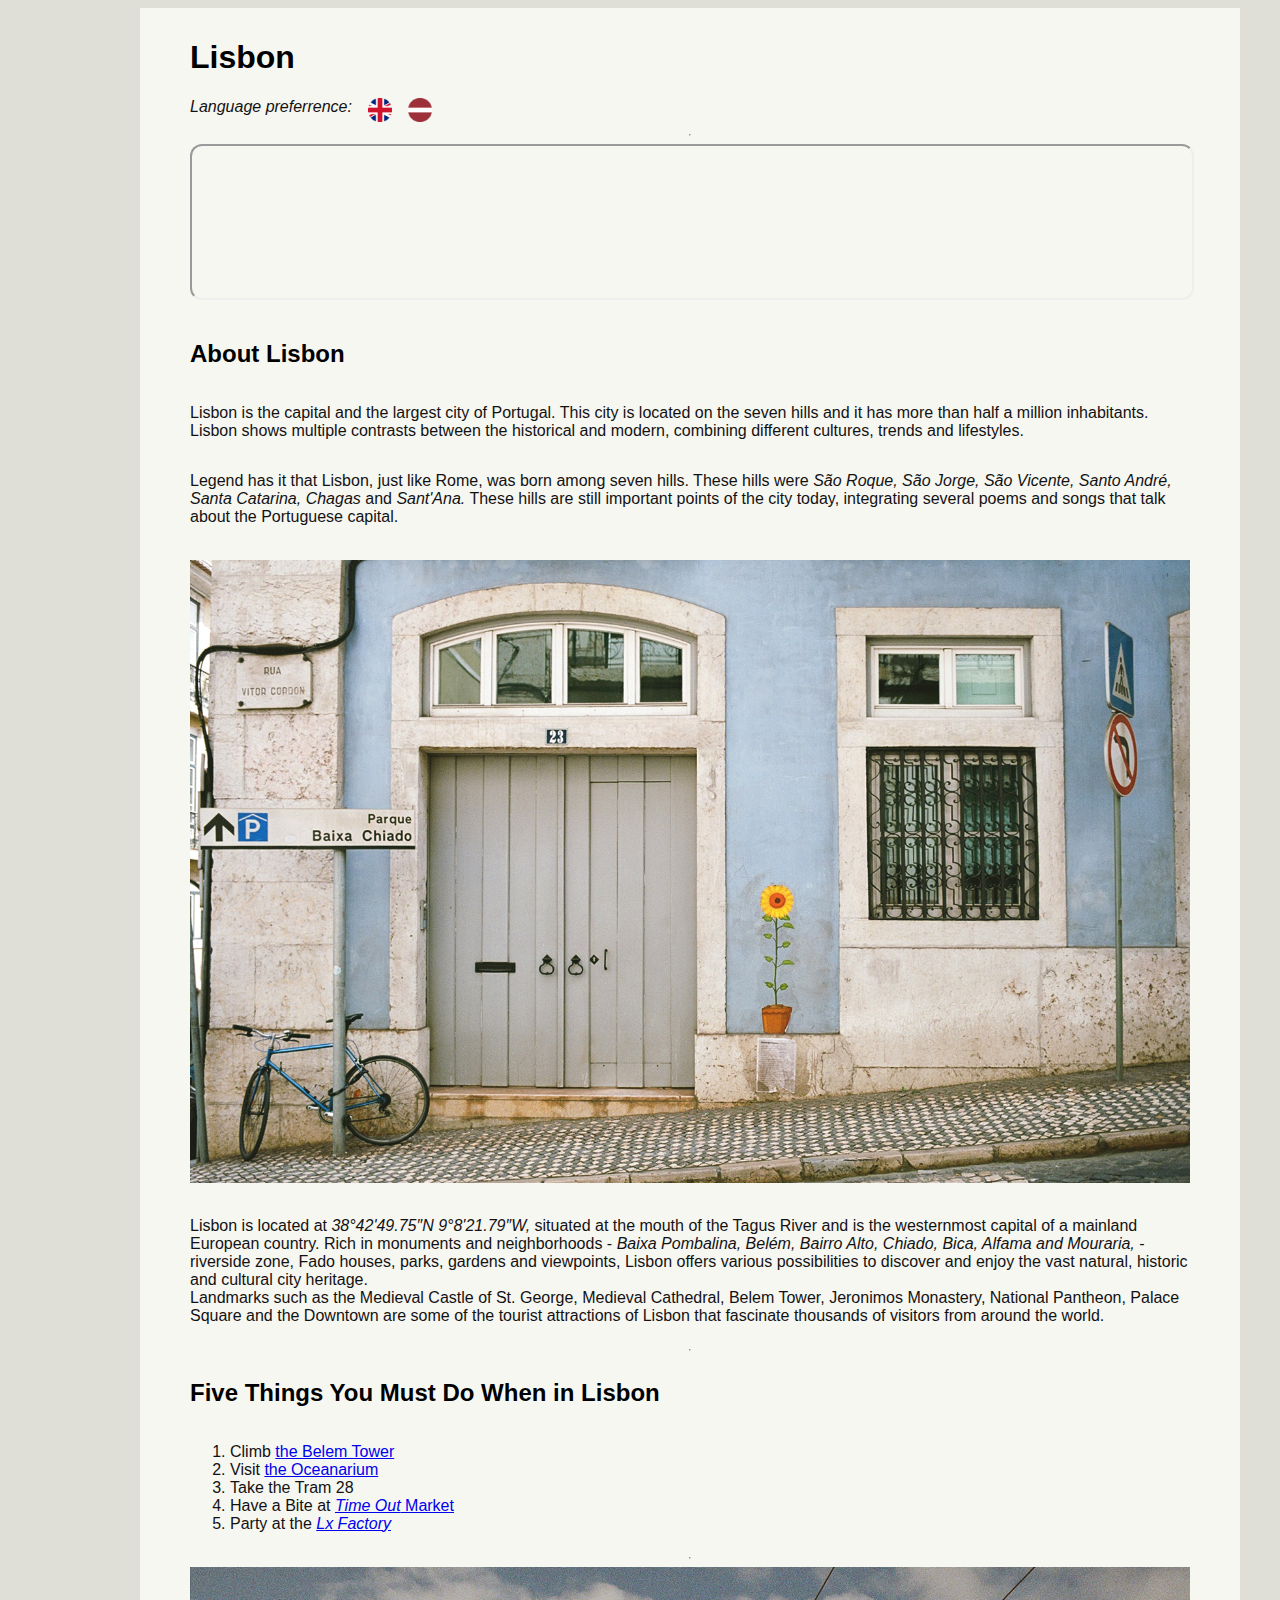
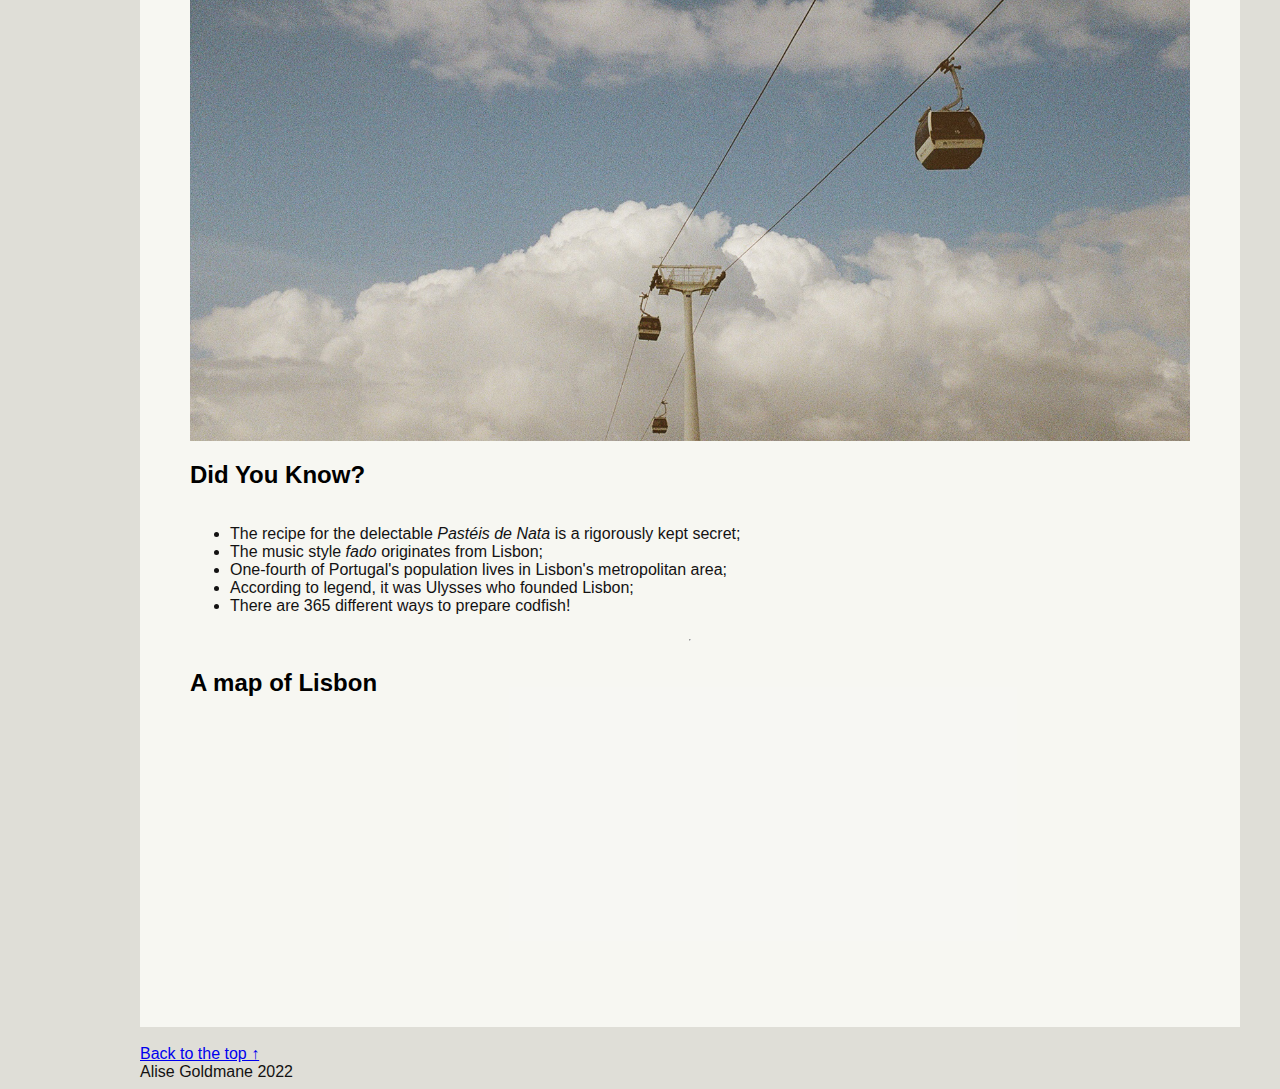
==== en/index.html @ 8c0e1a3e "iframe error fixed" ====
<!DOCTYPE html>
<html lang="en">
<head>
    <meta charset="UTF-8">
    <meta http-equiv="X-UA-Compatible" content="IE=edge">
    <meta name="viewport" content="width=device-width, initial-scale=1.0">
    <link rel="stylesheet" href="../styles/my-style.css">
    <title>Lisbon</title>
</head>
<body>
    <div class="content">
    <div class="flex-container">
        <h1>Lisbon</h1>
        <header><div class="language-content"><em>Language preferrence:</em><img src="../images/eng_flag.png" alt="United Kingdom flag for language choice" style="width:24px;height:24px;padding-right:1em;padding-left:1em;"><a href="../lv/index.html"><img src="../images/lat_flag.png" alt="Latvian flag for language choice" style="width:24px;height:24px;"></a></div></header>
    <hr>
    <iframe style="border-radius:12px" src="https://open.spotify.com/embed/track/25XB9a3qfTTYuKWPqcDR9V?utm_source=generator&theme=0" width="1000" height="152" title="Song Lisboa Mulata by the Portuguese band Dead Combo" allowfullscreen="" allow=\autoplay; loading="lazy"></iframe>
    </div>
    <main>
    <div class="flex-container">
        <h2>About Lisbon</h2>
        <p>Lisbon is the capital and the largest city of Portugal. This city is located on the seven hills
        and it has more than half a million inhabitants. Lisbon shows multiple contrasts between the historical and modern,
        combining different cultures, trends and lifestyles.
        </p>
        <p>Legend has it that Lisbon, just like Rome, was born among seven hills. These hills were <em>São Roque, São Jorge, São Vicente, Santo André, Santa Catarina, Chagas</em> and <em>Sant'Ana.</em> These hills are still important points of the city today, integrating several poems and songs that talk about the Portuguese capital.</p>
        <br>
        <img src="../images/Sunflower_Lisbon.jpg" alt="Painted sunflower">
        <br>
        <p>Lisbon is located at <em>38°42'49.75″N 9°8'21.79″W,</em> situated at the mouth of the Tagus River and is the westernmost capital of a mainland European country. Rich in monuments and neighborhoods - <em>Baixa Pombalina, Belém, Bairro Alto, Chiado, Bica, Alfama and Mouraria,</em> - riverside zone, Fado houses, parks, gardens and viewpoints, Lisbon offers various possibilities to discover and enjoy the vast natural, historic and cultural city heritage.
        <br>Landmarks such as the Medieval Castle of St. George, Medieval Cathedral, Belem Tower, Jeronimos Monastery, National Pantheon, Palace Square and the Downtown are some of the tourist attractions of Lisbon that fascinate thousands of visitors from around the world.
        </p>
        <hr>
        <h2>Five Things You Must Do When in Lisbon</h2>
        <ol>
            <li>Climb <a href="https://www.lisbon.net/belem-tower" target="_blank">the Belem Tower</a></li>
            <li>Visit <a href="https://www.oceanario.pt/en" target="_blank">the Oceanarium</a> </li>
            <li>Take the Tram 28</li>
            <li>Have a Bite at <a href="https://www.timeoutmarket.com/lisboa/en/" target="_blank"><em>Time Out</em> Market</a> </li>
            <li>Party at the <a href="https://lxfactory.com/en/homepage-en/" target="_blank"><em>Lx Factory</em></a></li>
        </ol>
        <hr>
        <img src="../images/Lisbon-project-photo.jpg" alt="Telecabin in Lisbon">
        <h2>Did You Know?</h2>
        <ul> 
            <li>The recipe for the delectable <em>Pastéis de Nata</em> is a rigorously kept secret;</li>
            <li>The music style <i>fado</i> originates from Lisbon;</li>
            <li>One-fourth of Portugal's population lives in Lisbon's metropolitan area;</li>
            <li>According to legend, it was Ulysses who founded Lisbon;</li>
            <li>There are 365 different ways to prepare codfish!</li>
        </ul>
        <hr>
        <h2>A map of Lisbon</h2>
        <iframe src="https://www.google.com/maps/embed?pb=!1m18!1m12!1m3!1d12452.69319308365!2d-9.148592374824402!3d38.71383006250878!2m3!1f0!2f0!3f0!3m2!1i1024!2i768!4f13.1!3m3!1m2!1s0xd19331a61e4f33b%3A0x400ebbde49036d0!2sLisbon%2C%20Portugal!5e0!3m2!1sen!2slv!4v1664720069321!5m2!1sen!2slv" width="1000" height="300" style="border:0;" title="Map of Lisbon" allowfullscreen="" loading="lazy" referrerpolicy="no-referrer-when-downgrade"></iframe>
    </div>
    </main>
    <br>
    <a href="#">Back to the top ↑</a>
    <br>
    <footer>Alise Goldmane 2022</footer>
    
</div>
</body>
</html>
---- styles/my-style.css ----
body {
    background-image: url("background_kiwihug_unsplash_small.jpg");
    background-repeat: repeat-y;
    background-color: hsl(53, 11%, 86%);
    font-family: Arial, Helvetica, sans-serif;
    font-size: medium;
    color:rgb(19, 18, 18);
}
.flex-container {
    display: flex;
    flex-direction: column;
    width: 1000px;
    background-color: rgba(253, 253, 249, 0.808);
    text-align: left;
    padding: 10px 50px 10px 50px;
}
h1 {
    color:black;
}
h2 {
    color:black;
}
.content {
    max-width: 1000px;
    margin: auto;
}
.language-content {
    display: flex;
    flex-direction: row;
    justify-items: right;
    max-width: fit-content;
}

img {
    width: 100%;
    height: auto;
}
.center-images {
    display: block;
    margin-left: auto;
    margin-right: auto;
}
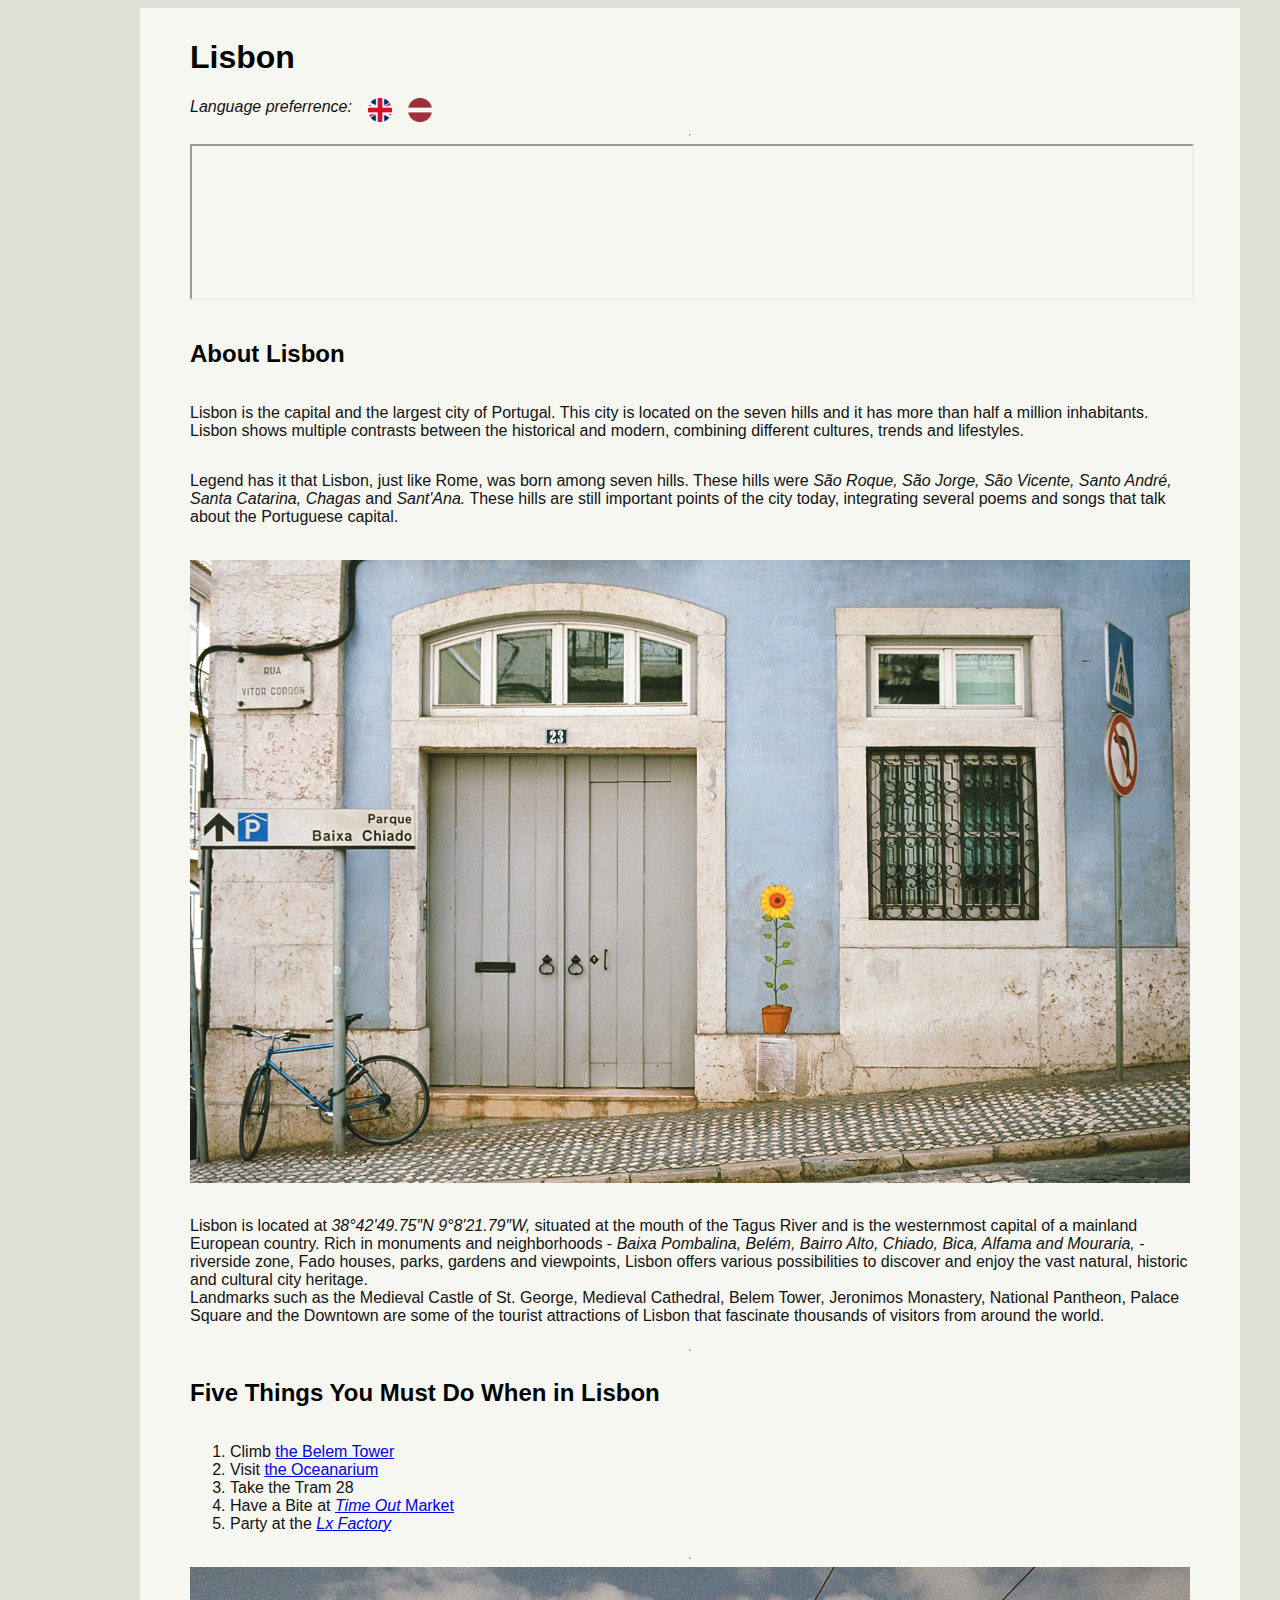
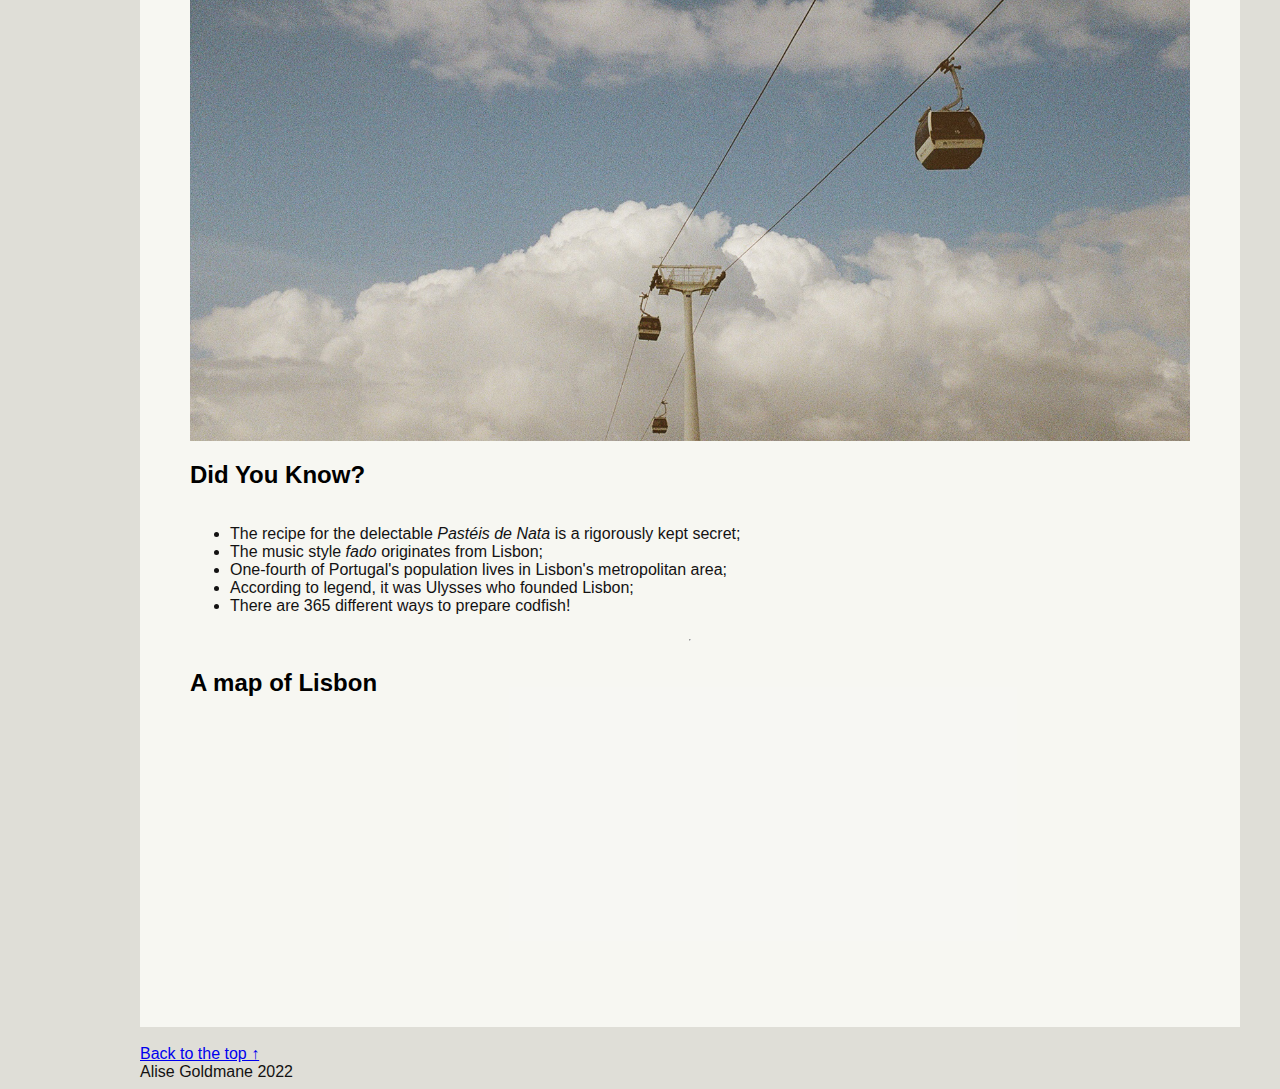
==== commit a4e2c16e: "border radius" ====
--- a/en/index.html
+++ b/en/index.html
@@ -13,7 +13,7 @@
         <h1>Lisbon</h1>
         <header><div class="language-content"><em>Language preferrence:</em><img src="../images/eng_flag.png" alt="United Kingdom flag for language choice" style="width:24px;height:24px;padding-right:1em;padding-left:1em;"><a href="../lv/index.html"><img src="../images/lat_flag.png" alt="Latvian flag for language choice" style="width:24px;height:24px;"></a></div></header>
     <hr>
-    <iframe style="border-radius:12px" src="https://open.spotify.com/embed/track/25XB9a3qfTTYuKWPqcDR9V?utm_source=generator&theme=0" width="1000" height="152" title="Song Lisboa Mulata by the Portuguese band Dead Combo" allowfullscreen="" allow=\autoplay; loading="lazy"></iframe>
+    <iframe style="border-radius:1px" src="https://open.spotify.com/embed/track/25XB9a3qfTTYuKWPqcDR9V?utm_source=generator&theme=0" width="1000" height="152" title="Song Lisboa Mulata by the Portuguese band Dead Combo" allowfullscreen="" allow=\autoplay; loading="lazy"></iframe>
     </div>
     <main>
     <div class="flex-container">
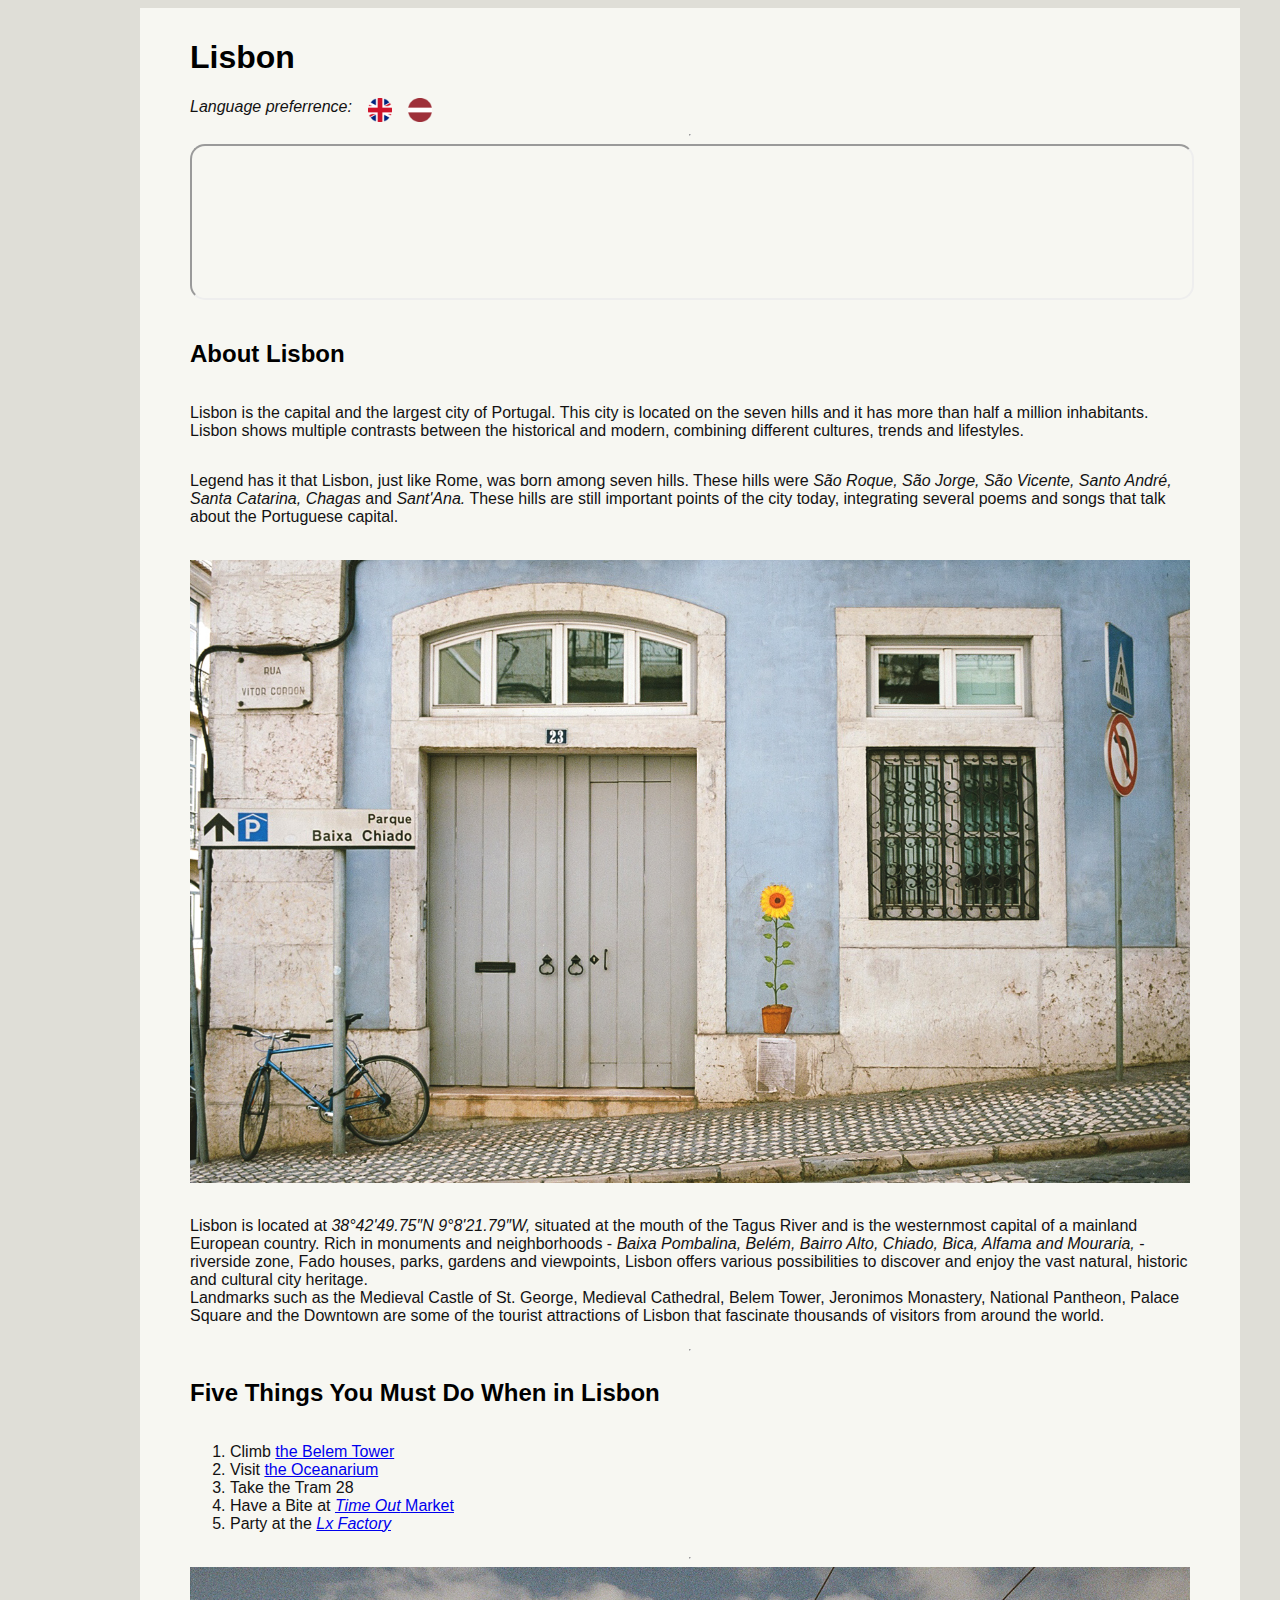
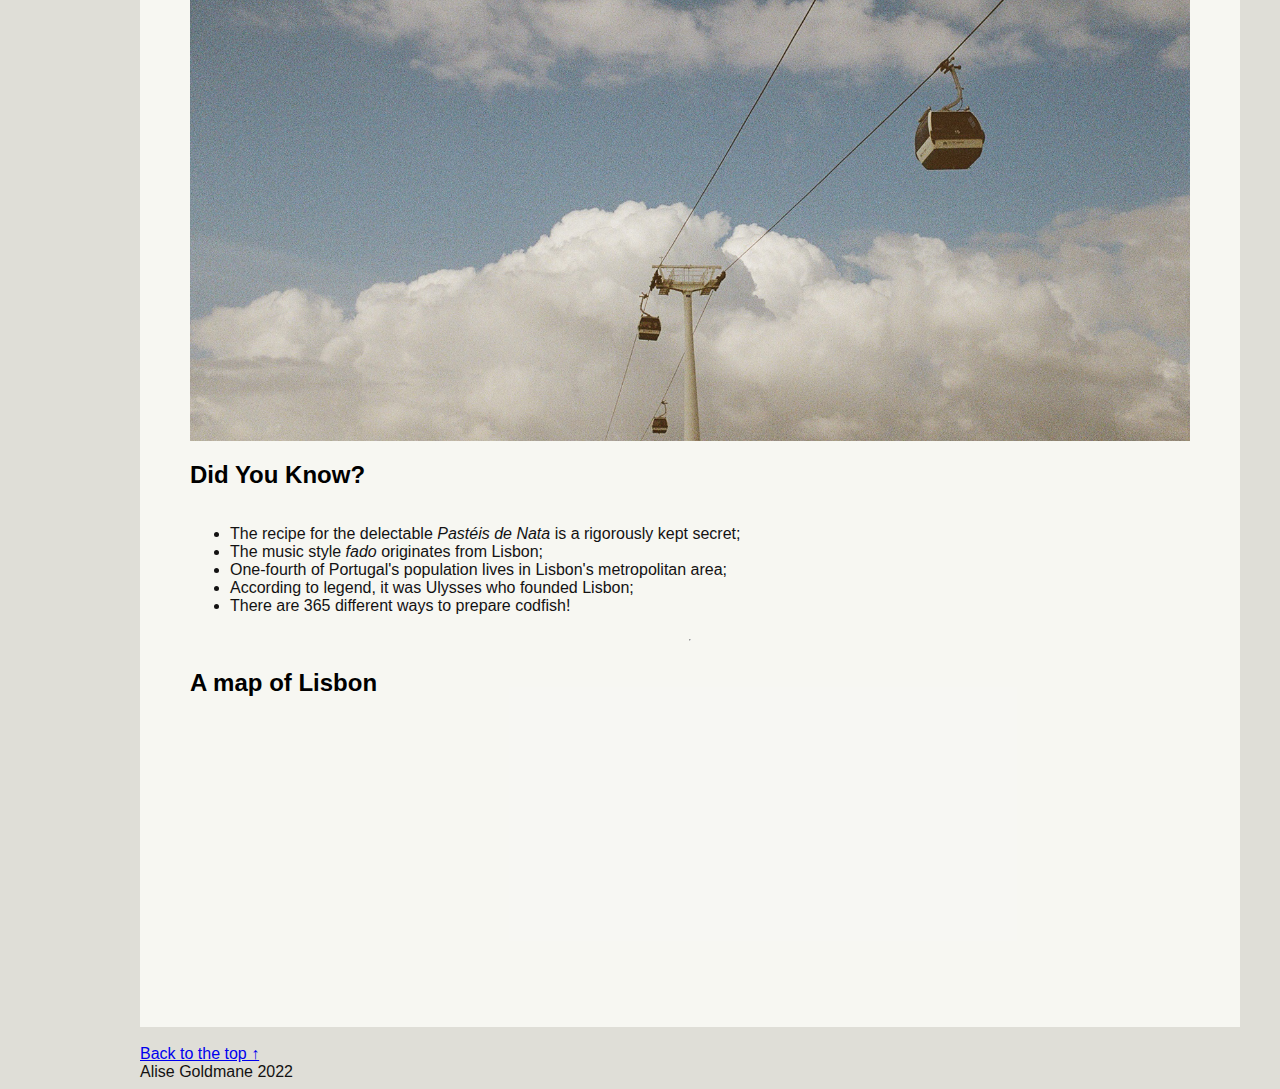
==== commit 8f4a275c: "border radius" ====
--- a/en/index.html
+++ b/en/index.html
@@ -13,7 +13,7 @@
         <h1>Lisbon</h1>
         <header><div class="language-content"><em>Language preferrence:</em><img src="../images/eng_flag.png" alt="United Kingdom flag for language choice" style="width:24px;height:24px;padding-right:1em;padding-left:1em;"><a href="../lv/index.html"><img src="../images/lat_flag.png" alt="Latvian flag for language choice" style="width:24px;height:24px;"></a></div></header>
     <hr>
-    <iframe style="border-radius:1px" src="https://open.spotify.com/embed/track/25XB9a3qfTTYuKWPqcDR9V?utm_source=generator&theme=0" width="1000" height="152" title="Song Lisboa Mulata by the Portuguese band Dead Combo" allowfullscreen="" allow=\autoplay; loading="lazy"></iframe>
+    <iframe style="border-radius:15px" src="https://open.spotify.com/embed/track/25XB9a3qfTTYuKWPqcDR9V?utm_source=generator&theme=0" width="1000" height="152" title="Song Lisboa Mulata by the Portuguese band Dead Combo" allowfullscreen="" allow=\autoplay; loading="lazy"></iframe>
     </div>
     <main>
     <div class="flex-container">
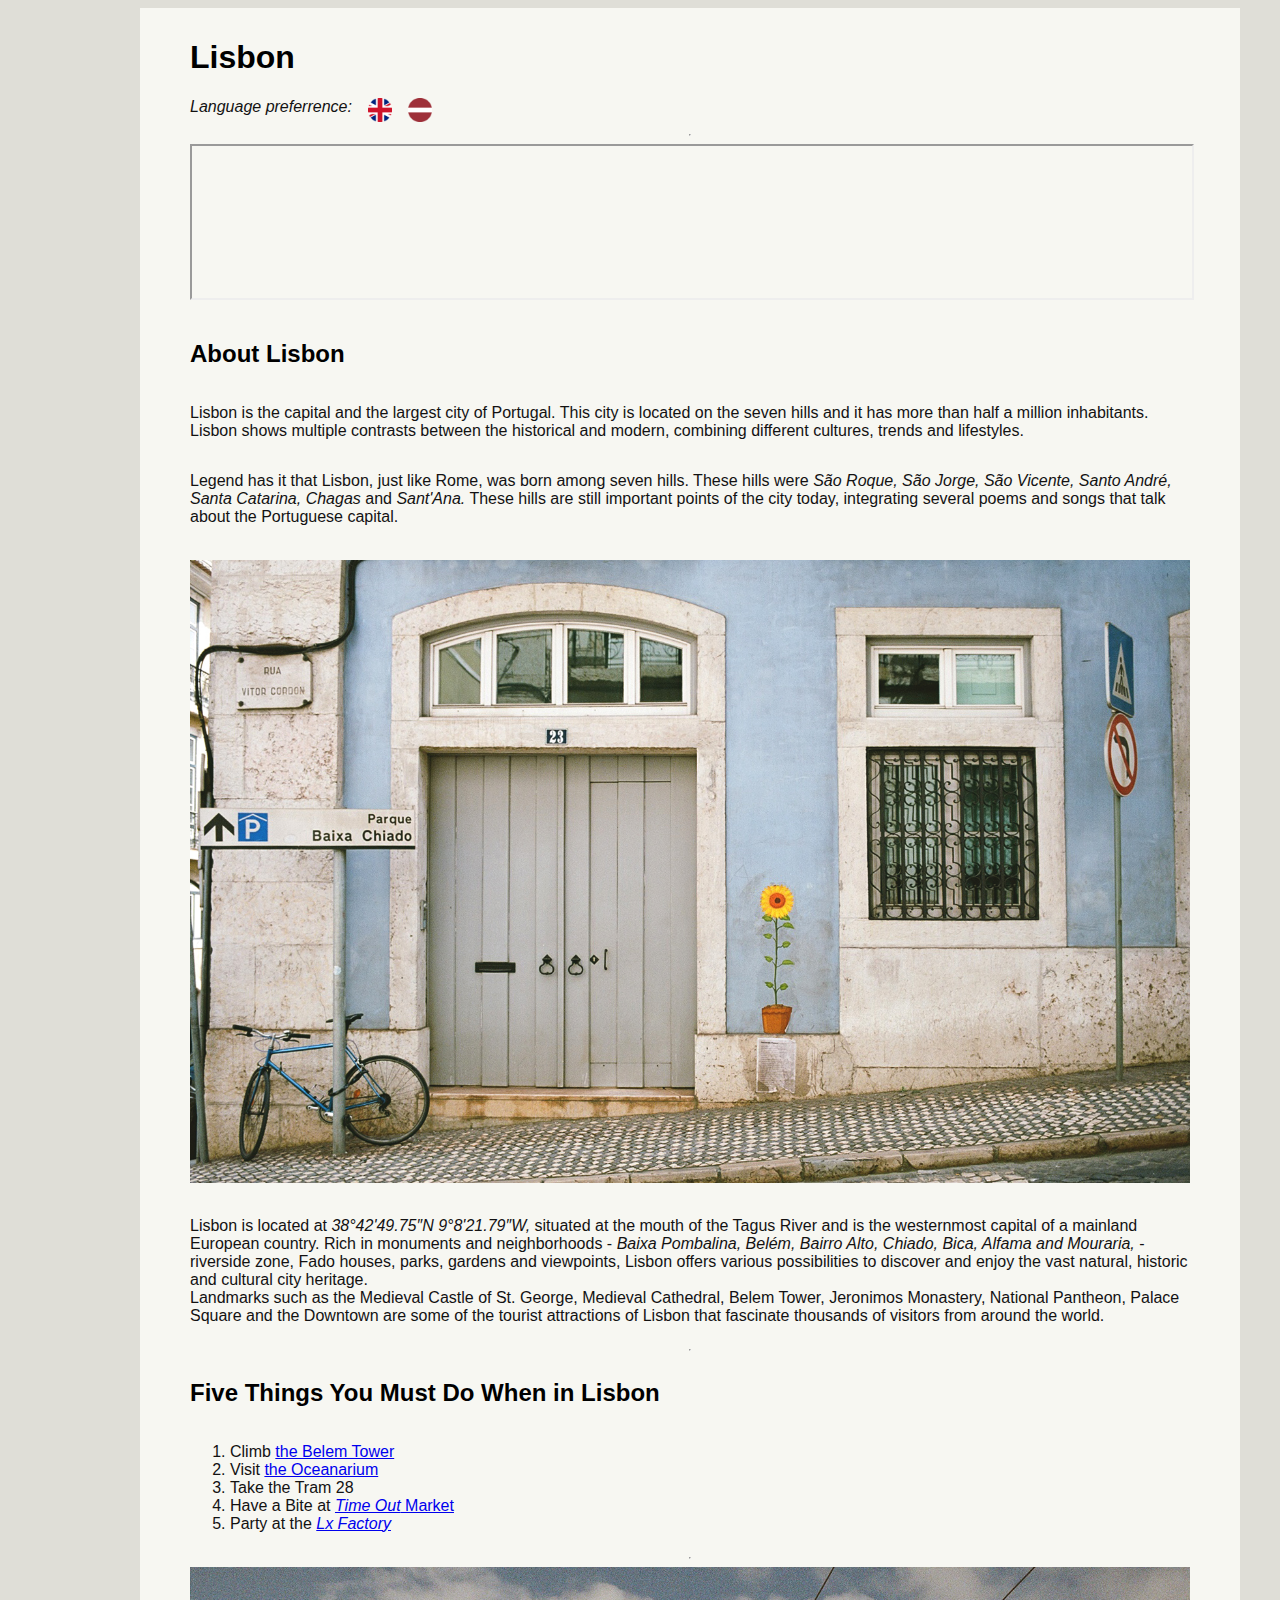
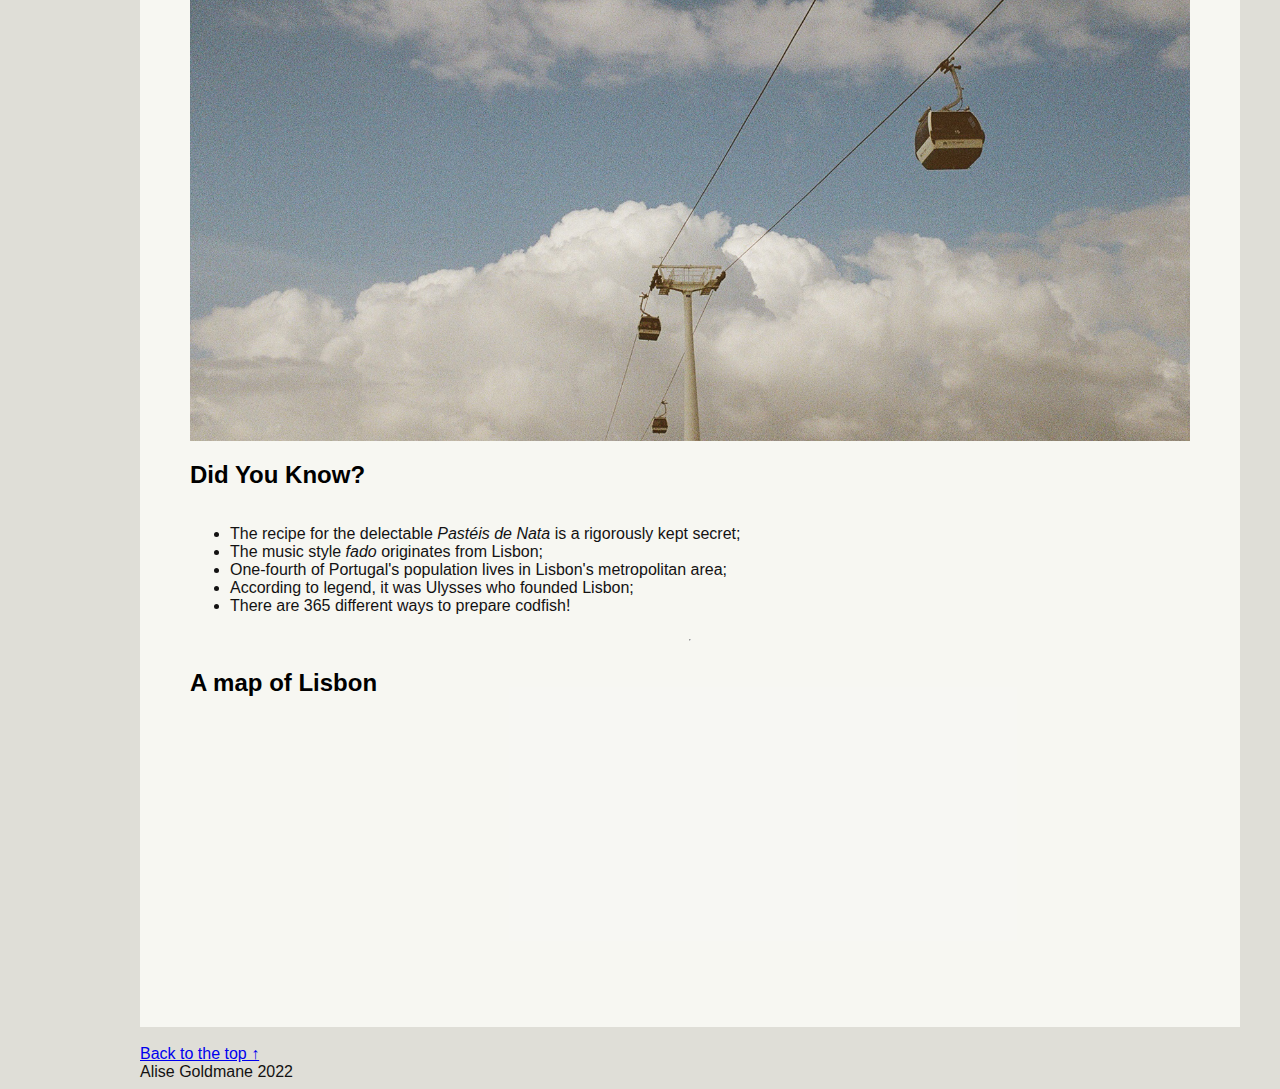
==== commit dcbec5b9: "last changes" ====
--- a/en/index.html
+++ b/en/index.html
@@ -13,7 +13,7 @@
         <h1>Lisbon</h1>
         <header><div class="language-content"><em>Language preferrence:</em><img src="../images/eng_flag.png" alt="United Kingdom flag for language choice" style="width:24px;height:24px;padding-right:1em;padding-left:1em;"><a href="../lv/index.html"><img src="../images/lat_flag.png" alt="Latvian flag for language choice" style="width:24px;height:24px;"></a></div></header>
     <hr>
-    <iframe style="border-radius:15px" src="https://open.spotify.com/embed/track/25XB9a3qfTTYuKWPqcDR9V?utm_source=generator&theme=0" width="1000" height="152" title="Song Lisboa Mulata by the Portuguese band Dead Combo" allowfullscreen="" allow=\autoplay; loading="lazy"></iframe>
+    <iframe style="border: radius 18px" src="https://open.spotify.com/embed/track/25XB9a3qfTTYuKWPqcDR9V?utm_source=generator&theme=0" width="1000" height="152" title="Song Lisboa Mulata by the Portuguese band Dead Combo" allowfullscreen="" allow=\autoplay; loading="lazy"></iframe>
     </div>
     <main>
     <div class="flex-container">
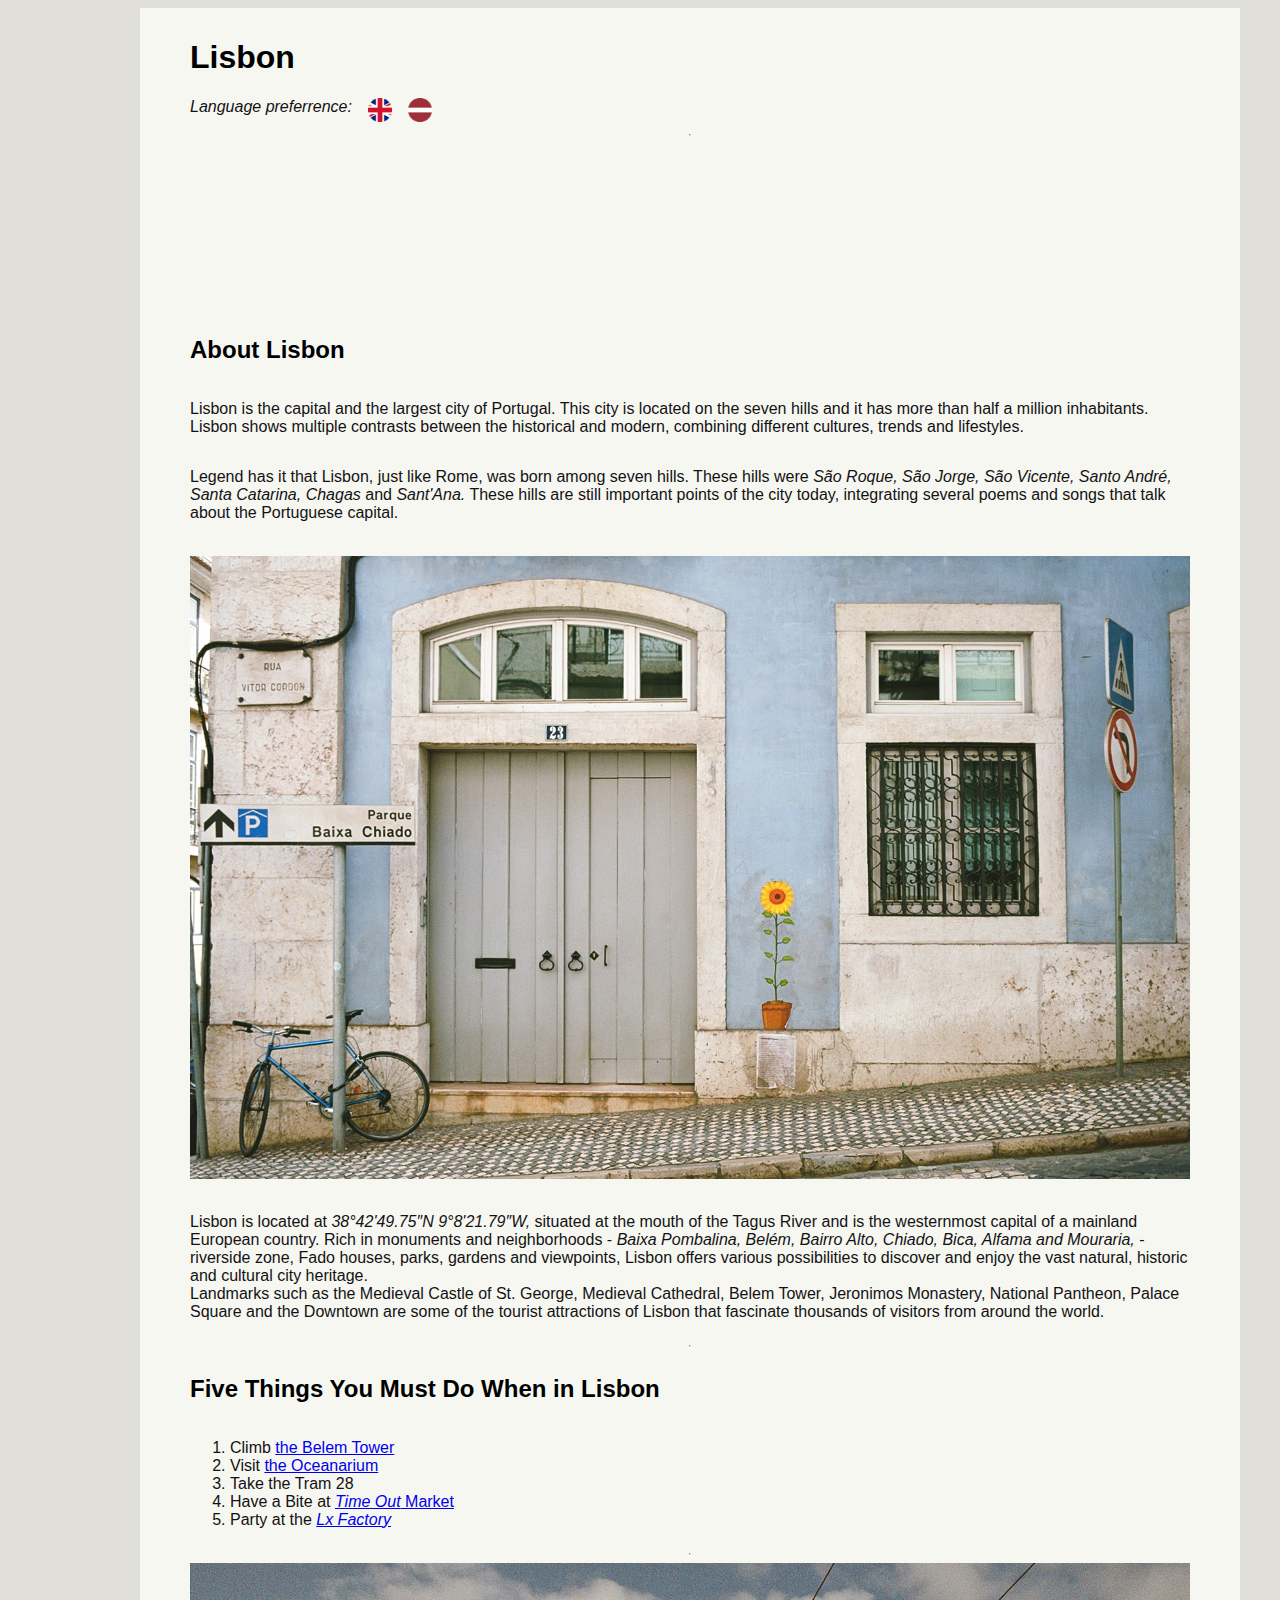
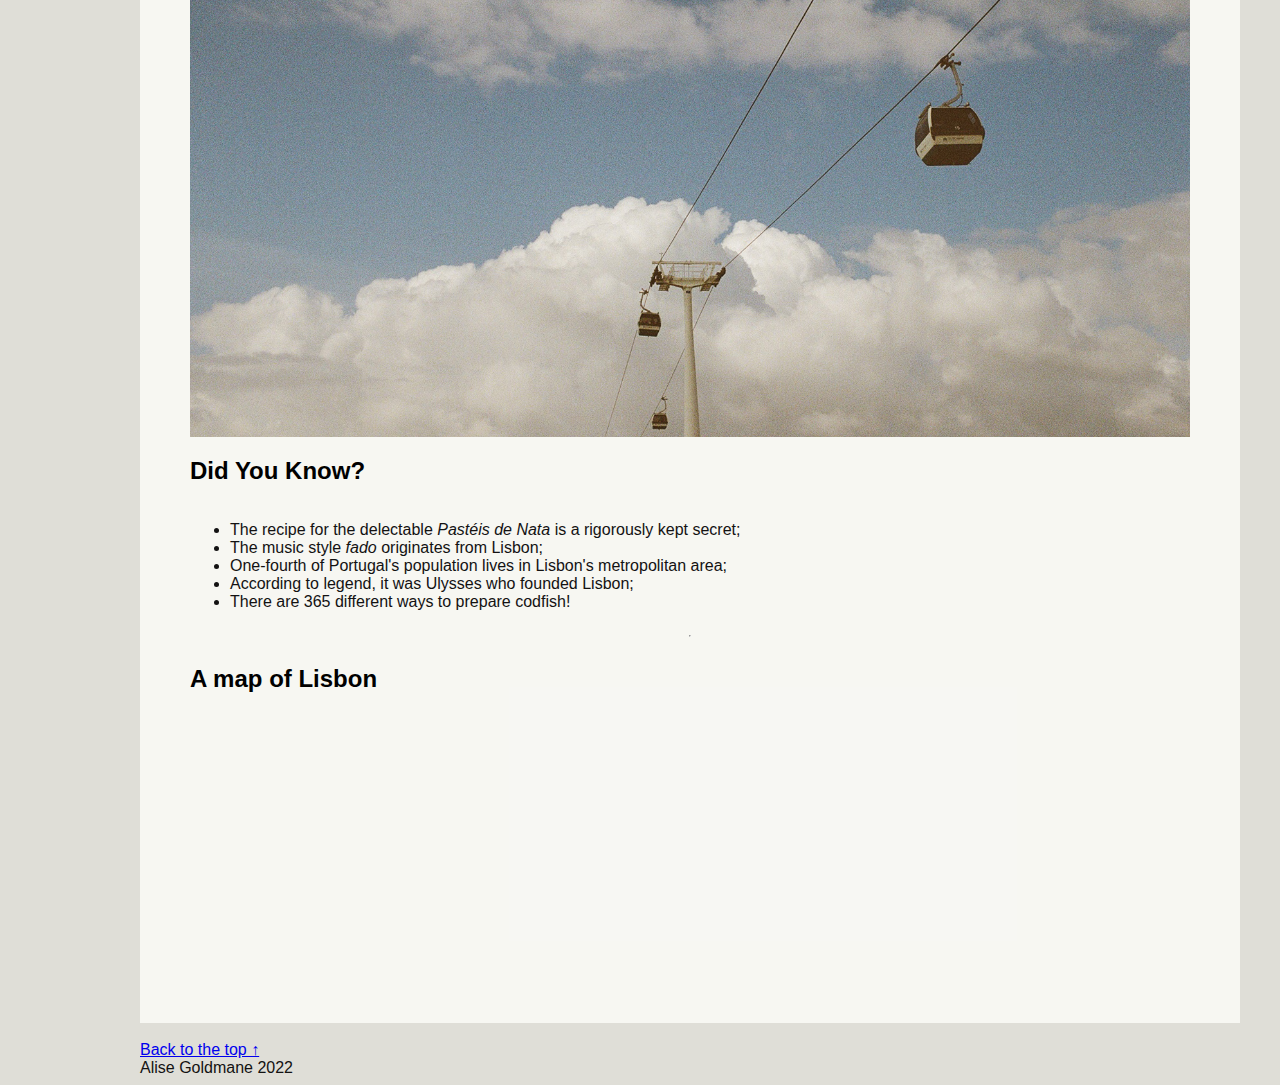
==== commit 02f49525: "unfixed iframe" ====
--- a/en/index.html
+++ b/en/index.html
@@ -13,7 +13,7 @@
         <h1>Lisbon</h1>
         <header><div class="language-content"><em>Language preferrence:</em><img src="../images/eng_flag.png" alt="United Kingdom flag for language choice" style="width:24px;height:24px;padding-right:1em;padding-left:1em;"><a href="../lv/index.html"><img src="../images/lat_flag.png" alt="Latvian flag for language choice" style="width:24px;height:24px;"></a></div></header>
     <hr>
-    <iframe style="border: radius 18px" src="https://open.spotify.com/embed/track/25XB9a3qfTTYuKWPqcDR9V?utm_source=generator&theme=0" width="1000" height="152" title="Song Lisboa Mulata by the Portuguese band Dead Combo" allowfullscreen="" allow=\autoplay; loading="lazy"></iframe>
+    <iframe style="border: radius 12px" src="https://open.spotify.com/embed/track/25XB9a3qfTTYuKWPqcDR9V?utm_source=generator&theme=0" width="1000" height="152" frameBorder="0" allowfullscreen="" title="Song Lisboa Mulata by the Portuguese band Dead Combo" allowfullscreen="" allow=\autoplay; clipboard-write; encrypted-media; fullscreen; picture-in-picture loading="lazy"></iframe>
     </div>
     <main>
     <div class="flex-container">
